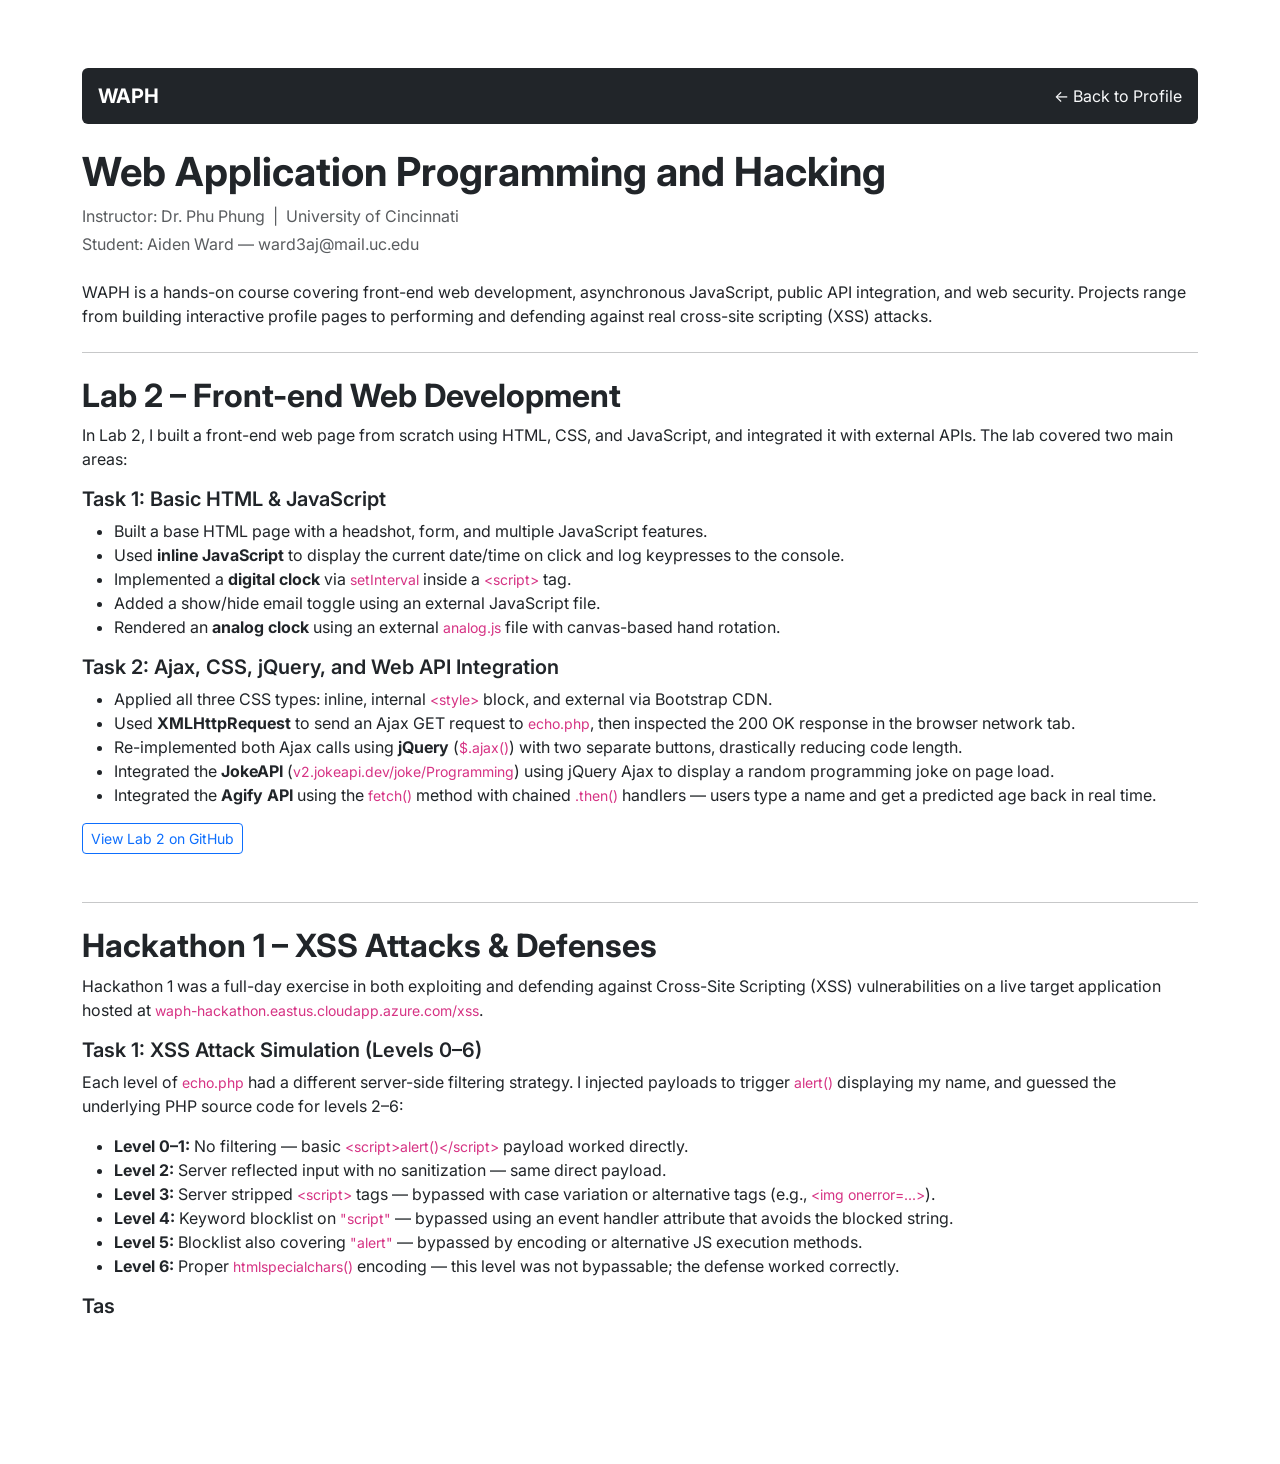
==== waph-ward3aj/labs/project1/course.html @ 27b661c8 "Add files via upload" ====
<!DOCTYPE html>
<html lang="en">
<head>
    <meta charset="UTF-8">
    <title>WAPH Course</title>
    <link rel="preconnect" href="https://fonts.googleapis.com">
    <link rel="preconnect" href="https://fonts.gstatic.com" crossorigin>
    <link href="https://fonts.googleapis.com/css2?family=Inter:wght@300;400;600&display=swap" rel="stylesheet">
    <link href="https://cdn.jsdelivr.net/npm/bootstrap@5.3.0/dist/css/bootstrap.min.css" rel="stylesheet">
    <link rel="stylesheet" href="style.css?v=999.0">
</head>
<body class="container mt-5 mb-5">

    <nav class="navbar navbar-expand-lg navbar-dark bg-dark mb-4 px-3 rounded">
        <a class="navbar-brand fw-bold" href="#">WAPH</a>
        <a class="nav-link text-light ms-auto" href="index.html">← Back to Profile</a>
    </nav>

    <h1 class="fw-bold">Web Application Programming and Hacking</h1>
    <p class="text-muted mb-1">Instructor: Dr. Phu Phung &nbsp;|&nbsp; University of Cincinnati</p>
    <p class="text-muted mb-4">Student: Aiden Ward &mdash; ward3aj@mail.uc.edu</p>

    <p>
        WAPH is a hands-on course covering front-end web development, asynchronous JavaScript,
        public API integration, and web security. Projects range from building interactive
        profile pages to performing and defending against real cross-site scripting (XSS) attacks.
    </p>

    <hr class="my-4">

    <section class="mb-5">
        <h2 class="fw-bold">Lab 2 – Front-end Web Development</h2>
        <p>
            In Lab 2, I built a front-end web page from scratch using HTML, CSS, and JavaScript,
            and integrated it with external APIs. The lab covered two main areas:
        </p>

        <h5 class="fw-semibold mt-3">Task 1: Basic HTML &amp; JavaScript</h5>
        <ul>
            <li>Built a base HTML page with a headshot, form, and multiple JavaScript features.</li>
            <li>Used <strong>inline JavaScript</strong> to display the current date/time on click and log keypresses to the console.</li>
            <li>Implemented a <strong>digital clock</strong> via <code>setInterval</code> inside a <code>&lt;script&gt;</code> tag.</li>
            <li>Added a show/hide email toggle using an external JavaScript file.</li>
            <li>Rendered an <strong>analog clock</strong> using an external <code>analog.js</code> file with canvas-based hand rotation.</li>
        </ul>

        <h5 class="fw-semibold mt-3">Task 2: Ajax, CSS, jQuery, and Web API Integration</h5>
        <ul>
            <li>Applied all three CSS types: inline, internal <code>&lt;style&gt;</code> block, and external via Bootstrap CDN.</li>
            <li>Used <strong>XMLHttpRequest</strong> to send an Ajax GET request to <code>echo.php</code>, then inspected the 200 OK response in the browser network tab.</li>
            <li>Re-implemented both Ajax calls using <strong>jQuery</strong> (<code>$.ajax()</code>) with two separate buttons, drastically reducing code length.</li>
            <li>Integrated the <strong>JokeAPI</strong> (<code>v2.jokeapi.dev/joke/Programming</code>) using jQuery Ajax to display a random programming joke on page load.</li>
            <li>Integrated the <strong>Agify API</strong> using the <code>fetch()</code> method with chained <code>.then()</code> handlers — users type a name and get a predicted age back in real time.</li>
        </ul>

        <p>
            <a href="https://github.com/aidenward6/waph-ward3aj/tree/main/waph-ward3aj/labs/lab2"
               target="_blank" class="btn btn-outline-primary btn-sm">View Lab 2 on GitHub</a>
        </p>
    </section>

    <hr class="my-4">

    <section class="mb-5">
        <h2 class="fw-bold">Hackathon 1 – XSS Attacks &amp; Defenses</h2>
        <p>
            Hackathon 1 was a full-day exercise in both exploiting and defending against
            Cross-Site Scripting (XSS) vulnerabilities on a live target application hosted
            at <code>waph-hackathon.eastus.cloudapp.azure.com/xss</code>.
        </p>

        <h5 class="fw-semibold mt-3">Task 1: XSS Attack Simulation (Levels 0–6)</h5>
        <p>
            Each level of <code>echo.php</code> had a different server-side filtering strategy.
            I injected payloads to trigger <code>alert()</code> displaying my name, and guessed
            the underlying PHP source code for levels 2–6:
        </p>
        <ul>
            <li><strong>Level 0–1:</strong> No filtering — basic <code>&lt;script&gt;alert()&lt;/script&gt;</code> payload worked directly.</li>
            <li><strong>Level 2:</strong> Server reflected input with no sanitization — same direct payload.</li>
            <li><strong>Level 3:</strong> Server stripped <code>&lt;script&gt;</code> tags — bypassed with case variation or alternative tags (e.g., <code>&lt;img onerror=...&gt;</code>).</li>
            <li><strong>Level 4:</strong> Keyword blocklist on <code>"script"</code> — bypassed using an event handler attribute that avoids the blocked string.</li>
            <li><strong>Level 5:</strong> Blocklist also covering <code>"alert"</code> — bypassed by encoding or alternative JS execution methods.</li>
            <li><strong>Level 6:</strong> Proper <code>htmlspecialchars()</code> encoding — this level was not bypassable; the defense worked correctly.</li>
        </ul>

        <h5 class="fw-semibold mt-3">Tas
---- waph-ward3aj/labs/project1/style.css ----
* {
    font-family: 'Inter', sans-serif !important;
}

body {
    padding-top: 20px;
    padding-bottom: 50px;
    transition: background-color 0.3s, color 0.3s;
}

.company-logo {
    width: 40px !important;
    height: 40px !important;
    object-fit: contain !important;
    margin-right: 15px;
    background-color: white;
    border-radius: 4px;
}

.dark-mode {
    background-color: #1a1a1a !important;
    color: #f1f1f1 !important;
}

.dark-mode .bg-light {
    background-color: #333 !important;
    color: #f1f1f1 !important;
    border-color: #444 !important;
}

.dark-mode .text-muted {
    color: #aaa !important;
}
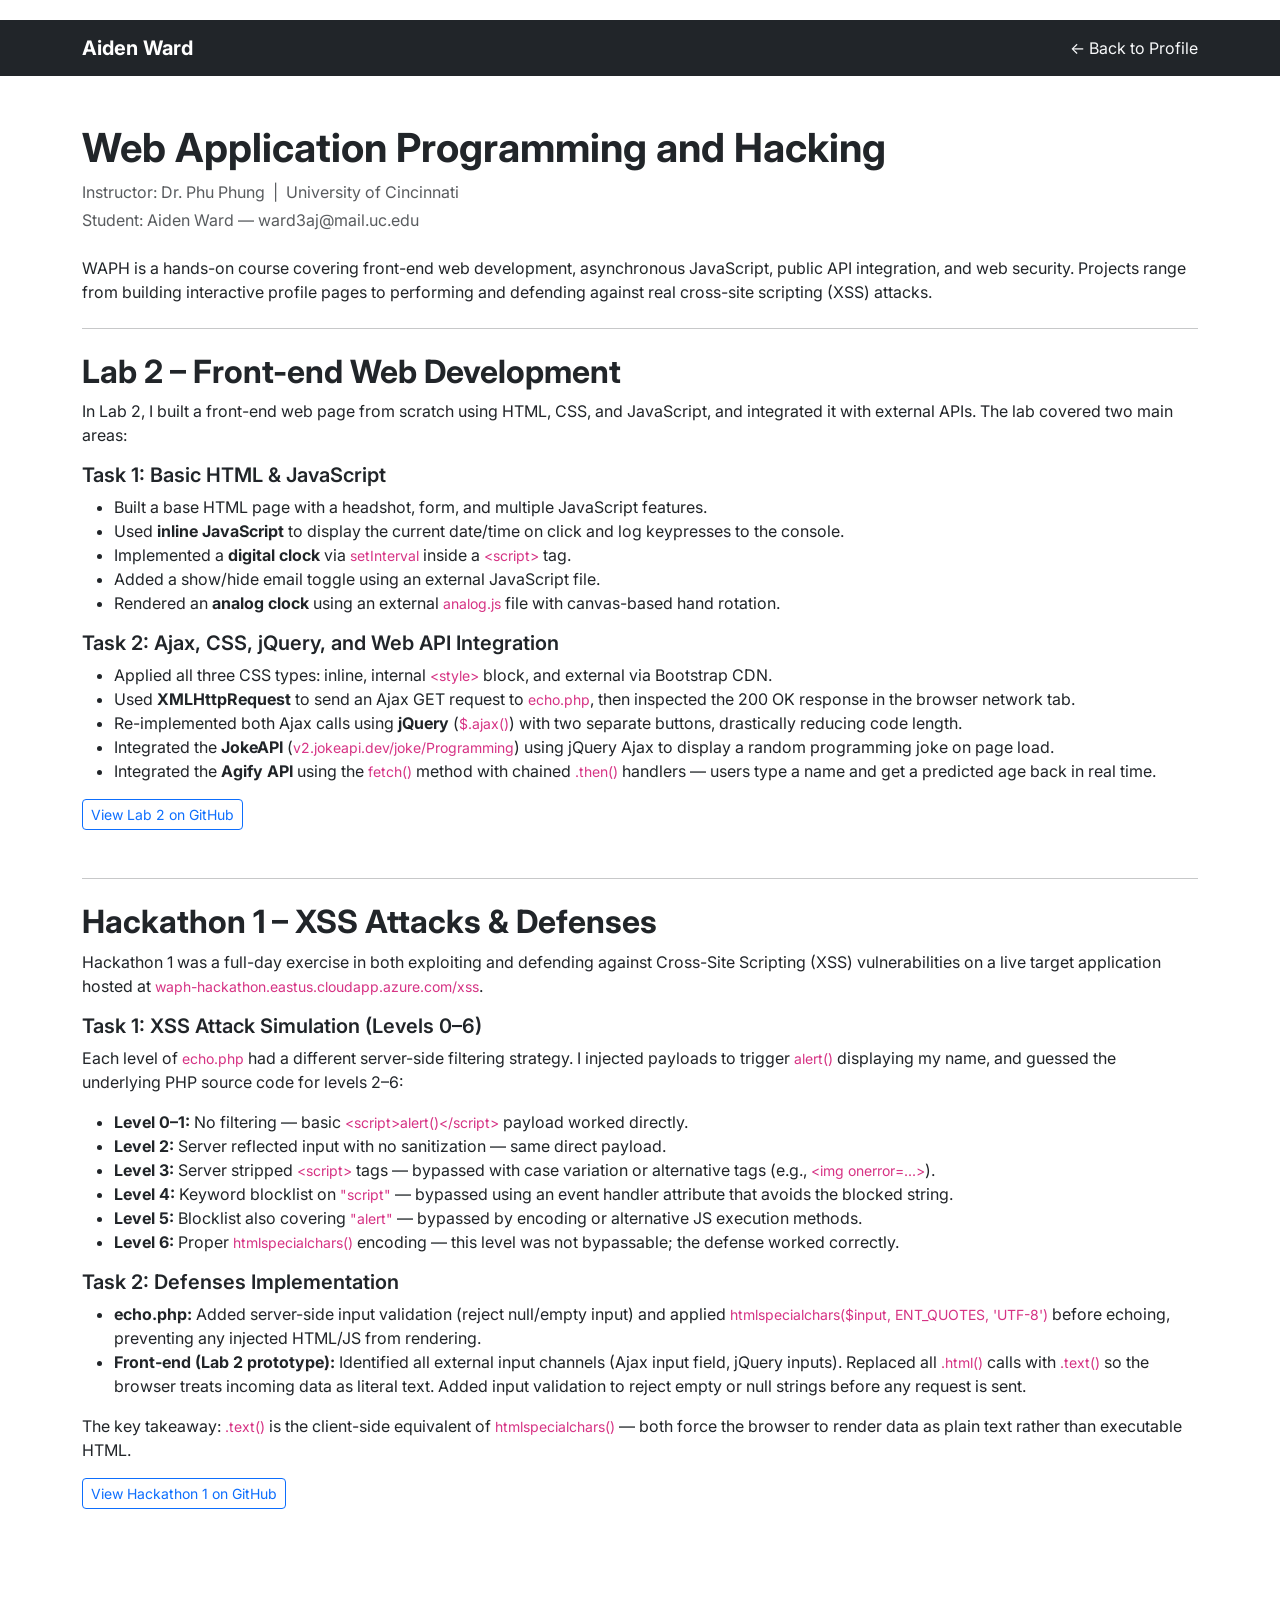
==== commit e14212e8: "Add files via upload" ====
--- a/waph-ward3aj/labs/project1/course.html
+++ b/waph-ward3aj/labs/project1/course.html
@@ -2,86 +2,120 @@
 <html lang="en">
 <head>
     <meta charset="UTF-8">
+    <meta name="viewport" content="width=device-width, initial-scale=1.0">
     <title>WAPH Course</title>
     <link rel="preconnect" href="https://fonts.googleapis.com">
     <link rel="preconnect" href="https://fonts.gstatic.com" crossorigin>
-    <link href="https://fonts.googleapis.com/css2?family=Inter:wght@300;400;600&display=swap" rel="stylesheet">
+    <link href="https://fonts.googleapis.com/css2?family=Inter:ital,opsz,wght@0,14..32,300;0,14..32,400;0,14..32,600&display=swap" rel="stylesheet">
     <link href="https://cdn.jsdelivr.net/npm/bootstrap@5.3.0/dist/css/bootstrap.min.css" rel="stylesheet">
-    <link rel="stylesheet" href="style.css?v=999.0">
+    <link rel="stylesheet" href="style.css?v=2000.0">
 </head>
-<body class="container mt-5 mb-5">
+<body id="main-body">
 
-    <nav class="navbar navbar-expand-lg navbar-dark bg-dark mb-4 px-3 rounded">
-        <a class="navbar-brand fw-bold" href="#">WAPH</a>
-        <a class="nav-link text-light ms-auto" href="index.html">← Back to Profile</a>
+    <nav class="navbar navbar-expand-lg navbar-dark bg-dark">
+        <div class="container d-flex justify-content-between">
+            <a class="navbar-brand fw-bold" href="#">Aiden Ward</a>
+            <a class="nav-link text-light" href="index.html">← Back to Profile</a>
+        </div>
     </nav>
 
-    <h1 class="fw-bold">Web Application Programming and Hacking</h1>
-    <p class="text-muted mb-1">Instructor: Dr. Phu Phung &nbsp;|&nbsp; University of Cincinnati</p>
-    <p class="text-muted mb-4">Student: Aiden Ward &mdash; ward3aj@mail.uc.edu</p>
+    <div class="container mt-5 mb-5">
 
-    <p>
-        WAPH is a hands-on course covering front-end web development, asynchronous JavaScript,
-        public API integration, and web security. Projects range from building interactive
-        profile pages to performing and defending against real cross-site scripting (XSS) attacks.
-    </p>
+        <h1 class="fw-bold">Web Application Programming and Hacking</h1>
+        <p class="text-muted mb-1">Instructor: Dr. Phu Phung &nbsp;|&nbsp; University of Cincinnati</p>
+        <p class="text-muted mb-4">Student: Aiden Ward &mdash; ward3aj@mail.uc.edu</p>
 
-    <hr class="my-4">
-
-    <section class="mb-5">
-        <h2 class="fw-bold">Lab 2 – Front-end Web Development</h2>
         <p>
-            In Lab 2, I built a front-end web page from scratch using HTML, CSS, and JavaScript,
-            and integrated it with external APIs. The lab covered two main areas:
+            WAPH is a hands-on course covering front-end web development, asynchronous JavaScript,
+            public API integration, and web security. Projects range from building interactive
+            profile pages to performing and defending against real cross-site scripting (XSS) attacks.
         </p>
 
-        <h5 class="fw-semibold mt-3">Task 1: Basic HTML &amp; JavaScript</h5>
-        <ul>
-            <li>Built a base HTML page with a headshot, form, and multiple JavaScript features.</li>
-            <li>Used <strong>inline JavaScript</strong> to display the current date/time on click and log keypresses to the console.</li>
-            <li>Implemented a <strong>digital clock</strong> via <code>setInterval</code> inside a <code>&lt;script&gt;</code> tag.</li>
-            <li>Added a show/hide email toggle using an external JavaScript file.</li>
-            <li>Rendered an <strong>analog clock</strong> using an external <code>analog.js</code> file with canvas-based hand rotation.</li>
-        </ul>
+        <hr class="my-4">
 
-        <h5 class="fw-semibold mt-3">Task 2: Ajax, CSS, jQuery, and Web API Integration</h5>
-        <ul>
-            <li>Applied all three CSS types: inline, internal <code>&lt;style&gt;</code> block, and external via Bootstrap CDN.</li>
-            <li>Used <strong>XMLHttpRequest</strong> to send an Ajax GET request to <code>echo.php</code>, then inspected the 200 OK response in the browser network tab.</li>
-            <li>Re-implemented both Ajax calls using <strong>jQuery</strong> (<code>$.ajax()</code>) with two separate buttons, drastically reducing code length.</li>
-            <li>Integrated the <strong>JokeAPI</strong> (<code>v2.jokeapi.dev/joke/Programming</code>) using jQuery Ajax to display a random programming joke on page load.</li>
-            <li>Integrated the <strong>Agify API</strong> using the <code>fetch()</code> method with chained <code>.then()</code> handlers — users type a name and get a predicted age back in real time.</li>
-        </ul>
+        <section class="mb-5">
+            <h2 class="fw-bold">Lab 2 – Front-end Web Development</h2>
+            <p>
+                In Lab 2, I built a front-end web page from scratch using HTML, CSS, and JavaScript,
+                and integrated it with external APIs. The lab covered two main areas:
+            </p>
 
-        <p>
-            <a href="https://github.com/aidenward6/waph-ward3aj/tree/main/waph-ward3aj/labs/lab2"
-               target="_blank" class="btn btn-outline-primary btn-sm">View Lab 2 on GitHub</a>
-        </p>
-    </section>
+            <h5 class="fw-semibold mt-3">Task 1: Basic HTML &amp; JavaScript</h5>
+            <ul>
+                <li>Built a base HTML page with a headshot, form, and multiple JavaScript features.</li>
+                <li>Used <strong>inline JavaScript</strong> to display the current date/time on click and log keypresses to the console.</li>
+                <li>Implemented a <strong>digital clock</strong> via <code>setInterval</code> inside a <code>&lt;script&gt;</code> tag.</li>
+                <li>Added a show/hide email toggle using an external JavaScript file.</li>
+                <li>Rendered an <strong>analog clock</strong> using an external <code>analog.js</code> file with canvas-based hand rotation.</li>
+            </ul>
 
-    <hr class="my-4">
+            <h5 class="fw-semibold mt-3">Task 2: Ajax, CSS, jQuery, and Web API Integration</h5>
+            <ul>
+                <li>Applied all three CSS types: inline, internal <code>&lt;style&gt;</code> block, and external via Bootstrap CDN.</li>
+                <li>Used <strong>XMLHttpRequest</strong> to send an Ajax GET request to <code>echo.php</code>, then inspected the 200 OK response in the browser network tab.</li>
+                <li>Re-implemented both Ajax calls using <strong>jQuery</strong> (<code>$.ajax()</code>) with two separate buttons, drastically reducing code length.</li>
+                <li>Integrated the <strong>JokeAPI</strong> (<code>v2.jokeapi.dev/joke/Programming</code>) using jQuery Ajax to display a random programming joke on page load.</li>
+                <li>Integrated the <strong>Agify API</strong> using the <code>fetch()</code> method with chained <code>.then()</code> handlers — users type a name and get a predicted age back in real time.</li>
+            </ul>
 
-    <section class="mb-5">
-        <h2 class="fw-bold">Hackathon 1 – XSS Attacks &amp; Defenses</h2>
-        <p>
-            Hackathon 1 was a full-day exercise in both exploiting and defending against
-            Cross-Site Scripting (XSS) vulnerabilities on a live target application hosted
-            at <code>waph-hackathon.eastus.cloudapp.azure.com/xss</code>.
-        </p>
+            <p>
+                <a href="https://github.com/aidenward6/waph-ward3aj/tree/main/waph-ward3aj/labs/lab2"
+                   target="_blank" class="btn btn-outline-primary btn-sm">View Lab 2 on GitHub</a>
+            </p>
+        </section>
 
-        <h5 class="fw-semibold mt-3">Task 1: XSS Attack Simulation (Levels 0–6)</h5>
-        <p>
-            Each level of <code>echo.php</code> had a different server-side filtering strategy.
-            I injected payloads to trigger <code>alert()</code> displaying my name, and guessed
-            the underlying PHP source code for levels 2–6:
-        </p>
-        <ul>
-            <li><strong>Level 0–1:</strong> No filtering — basic <code>&lt;script&gt;alert()&lt;/script&gt;</code> payload worked directly.</li>
-            <li><strong>Level 2:</strong> Server reflected input with no sanitization — same direct payload.</li>
-            <li><strong>Level 3:</strong> Server stripped <code>&lt;script&gt;</code> tags — bypassed with case variation or alternative tags (e.g., <code>&lt;img onerror=...&gt;</code>).</li>
-            <li><strong>Level 4:</strong> Keyword blocklist on <code>"script"</code> — bypassed using an event handler attribute that avoids the blocked string.</li>
-            <li><strong>Level 5:</strong> Blocklist also covering <code>"alert"</code> — bypassed by encoding or alternative JS execution methods.</li>
-            <li><strong>Level 6:</strong> Proper <code>htmlspecialchars()</code> encoding — this level was not bypassable; the defense worked correctly.</li>
-        </ul>
+        <hr class="my-4">
 
-        <h5 class="fw-semibold mt-3">Tas+        <section class="mb-5">
+            <h2 class="fw-bold">Hackathon 1 – XSS Attacks &amp; Defenses</h2>
+            <p>
+                Hackathon 1 was a full-day exercise in both exploiting and defending against
+                Cross-Site Scripting (XSS) vulnerabilities on a live target application hosted
+                at <code>waph-hackathon.eastus.cloudapp.azure.com/xss</code>.
+            </p>
+
+            <h5 class="fw-semibold mt-3">Task 1: XSS Attack Simulation (Levels 0–6)</h5>
+            <p>
+                Each level of <code>echo.php</code> had a different server-side filtering strategy.
+                I injected payloads to trigger <code>alert()</code> displaying my name, and guessed
+                the underlying PHP source code for levels 2–6:
+            </p>
+            <ul>
+                <li><strong>Level 0–1:</strong> No filtering — basic <code>&lt;script&gt;alert()&lt;/script&gt;</code> payload worked directly.</li>
+                <li><strong>Level 2:</strong> Server reflected input with no sanitization — same direct payload.</li>
+                <li><strong>Level 3:</strong> Server stripped <code>&lt;script&gt;</code> tags — bypassed with case variation or alternative tags (e.g., <code>&lt;img onerror=...&gt;</code>).</li>
+                <li><strong>Level 4:</strong> Keyword blocklist on <code>"script"</code> — bypassed using an event handler attribute that avoids the blocked string.</li>
+                <li><strong>Level 5:</strong> Blocklist also covering <code>"alert"</code> — bypassed by encoding or alternative JS execution methods.</li>
+                <li><strong>Level 6:</strong> Proper <code>htmlspecialchars()</code> encoding — this level was not bypassable; the defense worked correctly.</li>
+            </ul>
+
+            <h5 class="fw-semibold mt-3">Task 2: Defenses Implementation</h5>
+            <ul>
+                <li>
+                    <strong>echo.php:</strong> Added server-side input validation (reject null/empty input)
+                    and applied <code>htmlspecialchars($input, ENT_QUOTES, 'UTF-8')</code> before echoing,
+                    preventing any injected HTML/JS from rendering.
+                </li>
+                <li>
+                    <strong>Front-end (Lab 2 prototype):</strong> Identified all external input channels
+                    (Ajax input field, jQuery inputs). Replaced all <code>.html()</code> calls with
+                    <code>.text()</code> so the browser treats incoming data as literal text. Added
+                    input validation to reject empty or null strings before any request is sent.
+                </li>
+            </ul>
+            <p>
+                The key takeaway: <code>.text()</code> is the client-side equivalent of
+                <code>htmlspecialchars()</code> — both force the browser to render data as plain
+                text rather than executable HTML.
+            </p>
+
+            <p>
+                <a href="https://github.com/aidenward6/waph-ward3aj/tree/main/waph-ward3aj/labs/hackathon1"
+                   target="_blank" class="btn btn-outline-primary btn-sm">View Hackathon 1 on GitHub</a>
+            </p>
+        </section>
+
+    </div>
+
+</body>
+</html>
